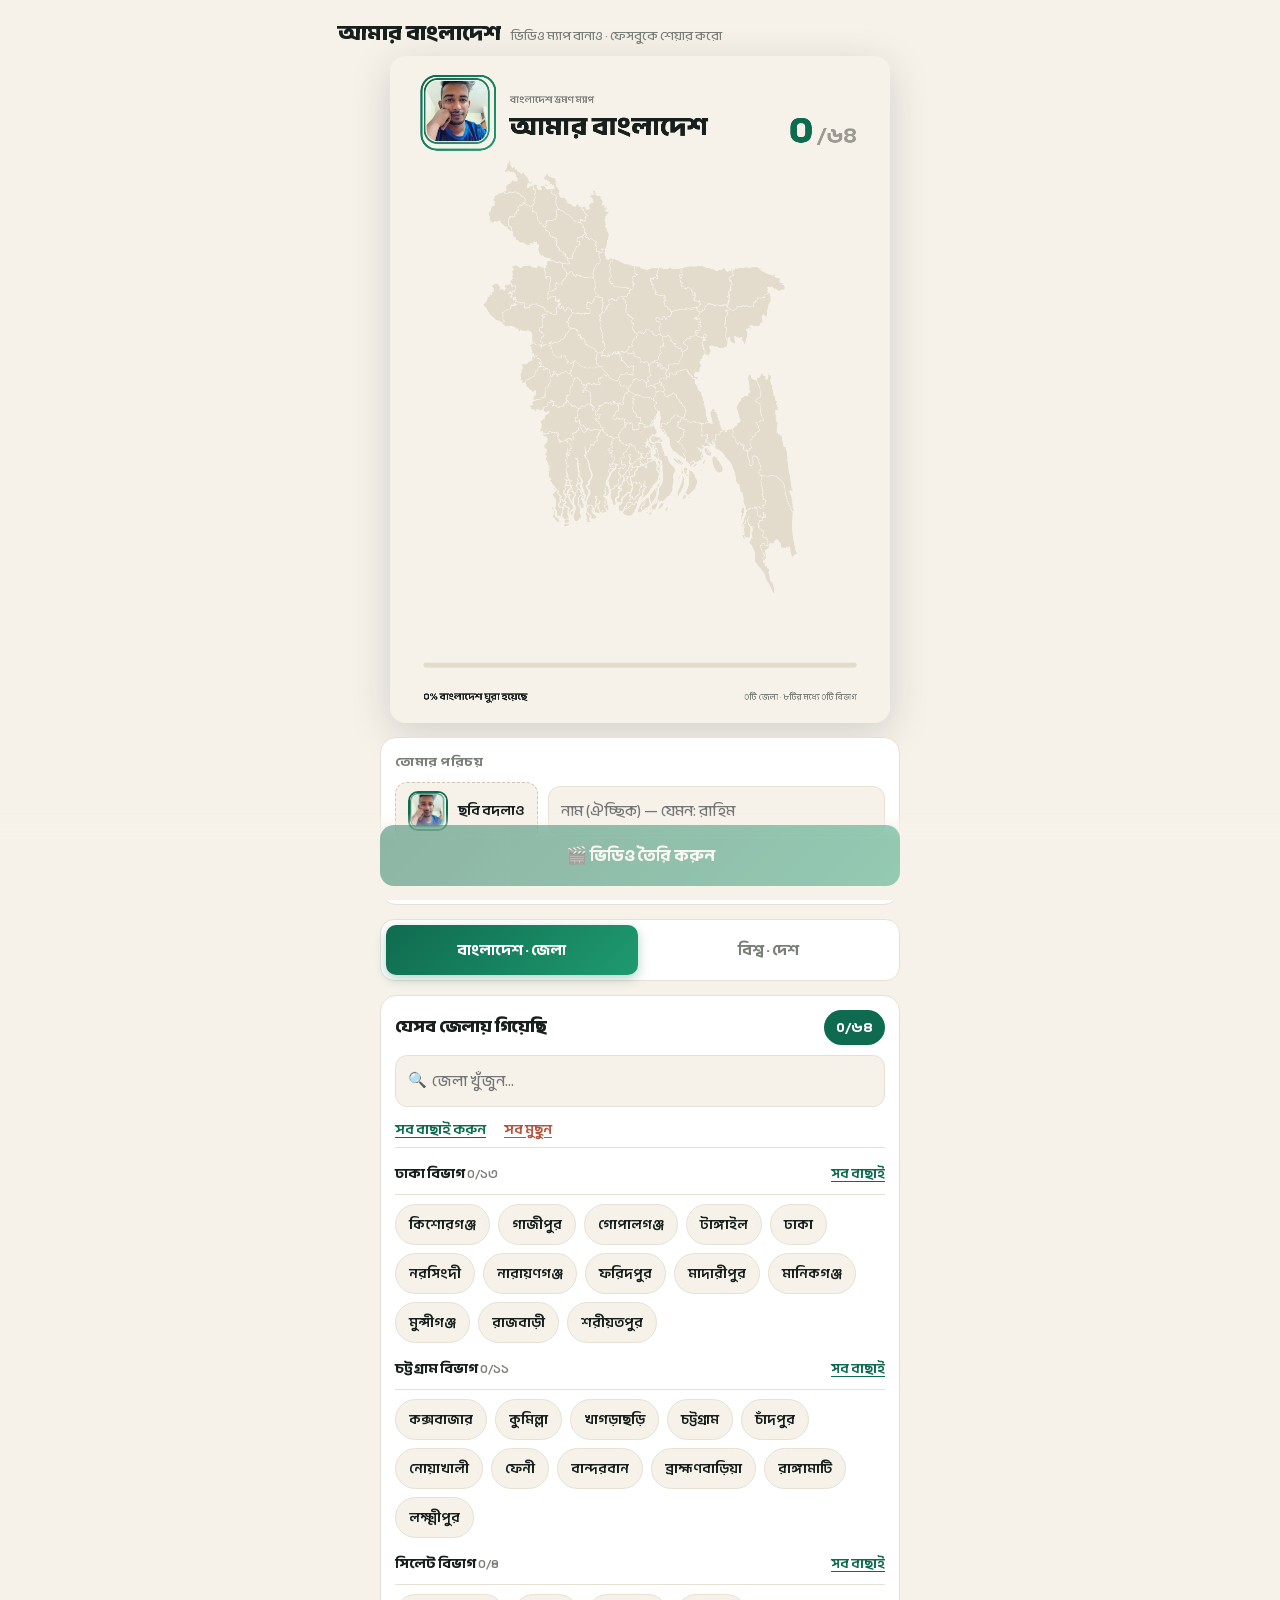
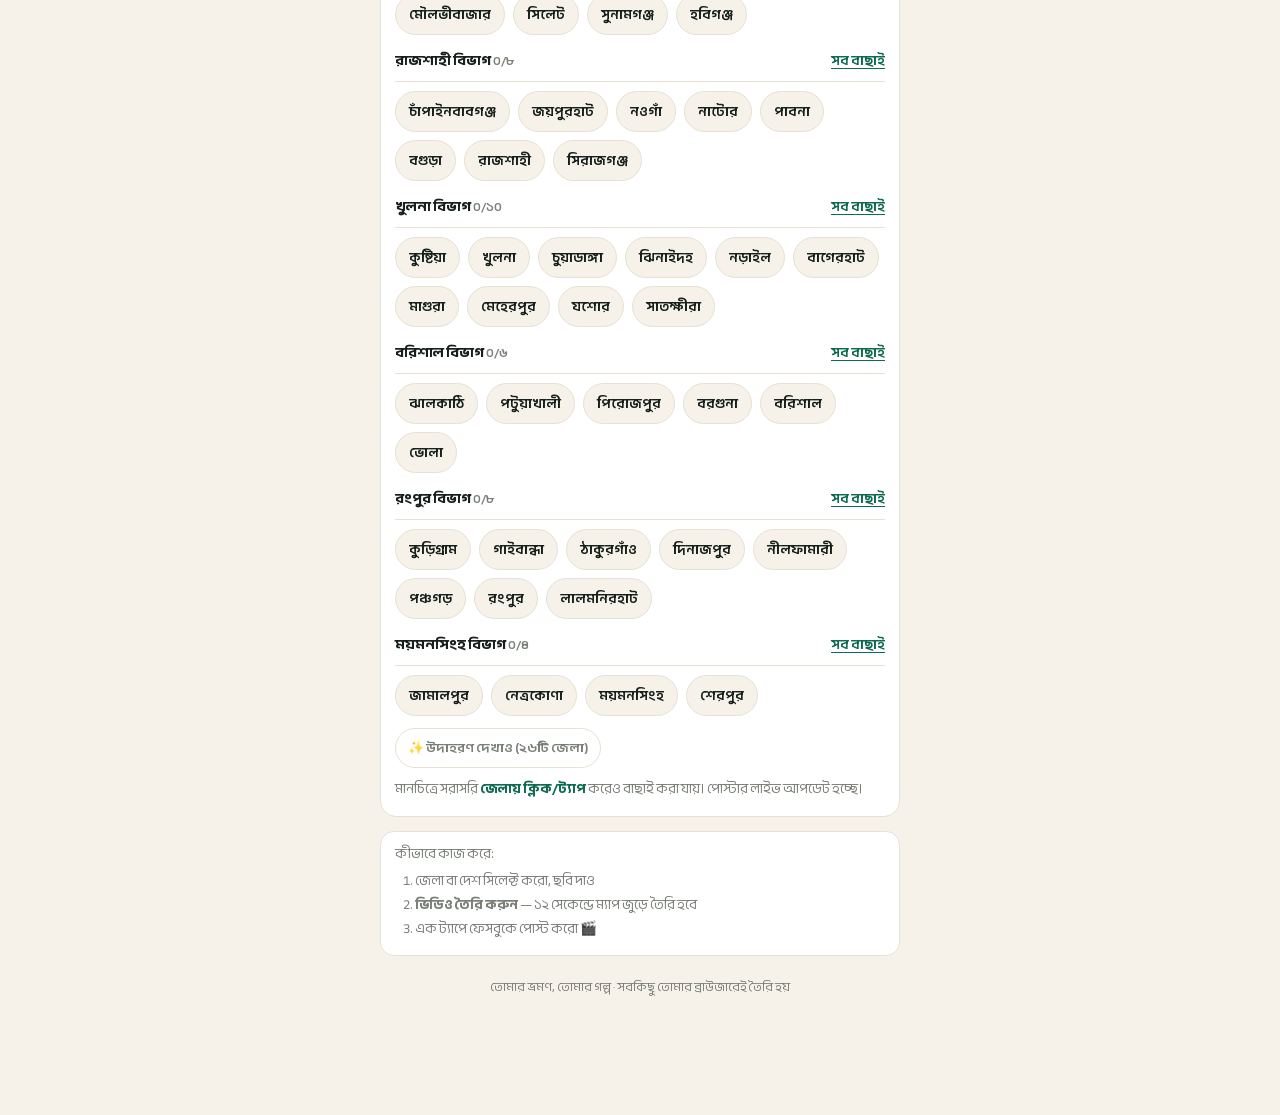
==== site/index.html @ 7949d58c "Add site, world dataset, tests and Cloudflare deploy config - site/: district (64) + country (179) p" ====
<!DOCTYPE html>
<html lang="bn">
<head>
<meta charset="utf-8">
<meta name="viewport" content="width=device-width,initial-scale=1,viewport-fit=cover">
<title>আমার বাংলাদেশ — ভিডিও ম্যাপ বানান</title>
<meta name="description" content="তোমার ঘুরা জেলাগুলো দিয়ে বানাও একটি অ্যানিমেটেড ভিডিও ম্যাপ — এক ট্যাপে ফেসবুকে শেয়ার করো। দেশ ধরেও বানানো যায়!">
<meta property="og:title" content="আমার বাংলাদেশ — ভিডিও ম্যাপ">
<meta property="og:description" content="তোমার ঘুরা জেলাগুলো দিয়ে অ্যানিমেটেড ভিডিও ম্যাপ বানান।">
<!-- Deploy-এর পর এখানে absolute URL দিয়ে og:image যোগ করো (FB-তে লিংক প্রিভিউয়ের জন্য) -->
<link rel="stylesheet" href="fonts.css">
<style>
:root{--bg:#f6f2ea;--ink:#17201c;--muted:#7a7f78;--brand:#0f6b4f;--brand2:#1f9a70;--line:#e7e1d4;--dot:#f42a41}
*{box-sizing:border-box;-webkit-tap-highlight-color:transparent}
html,body{margin:0;background:var(--bg);color:var(--ink);font:16px/1.55 "Anek Bangla",system-ui,sans-serif}
body{min-height:100vh;display:flex;flex-direction:column;align-items:center;padding-bottom:110px}
.topbar{width:100%;max-width:640px;display:flex;align-items:baseline;gap:10px;padding:16px 18px 6px}
.topbar h1{margin:0;font-size:22px;font-weight:800}
.topbar span{font-size:13px;color:var(--muted);font-weight:500}
.poster{width:min(520px,100%);padding:0 10px}
canvas{width:100%;height:auto;display:block;border-radius:16px;box-shadow:0 10px 40px rgba(23,32,28,.16);background:var(--bg);touch-action:none}
.card{width:min(520px,100%);margin:14px 10px 0;background:#fff;border:1px solid var(--line);border-radius:16px;padding:14px 14px 16px}
.card h2{margin:0 0 10px;font-size:13px;font-weight:700;letter-spacing:.04em;color:var(--muted);text-transform:uppercase}
.row{display:flex;gap:10px;align-items:center;flex-wrap:wrap}
.photoBtn{display:flex;align-items:center;gap:10px;background:var(--bg);border:1px dashed #cfc7b4;border-radius:12px;padding:8px 12px;font:600 14px "Anek Bangla",sans-serif;color:var(--ink);cursor:pointer}
.photoBtn .thumb{width:40px;height:40px;border-radius:10px;object-fit:cover;background:#ddd;border:2px solid var(--brand)}
input[type=text]{flex:1;min-width:160px;font:500 15px "Anek Bangla",sans-serif;padding:10px 12px;border:1px solid var(--line);border-radius:12px;background:var(--bg);color:var(--ink);outline:none}
input[type=text]:focus{border-color:var(--brand)}
/* mode tabs */
.tabs{display:flex;width:min(520px,100%);margin:14px 10px 0;background:#fff;border:1px solid var(--line);border-radius:14px;padding:5px;gap:5px}
.tab{flex:1;border:0;background:transparent;border-radius:10px;padding:11px 8px;font:700 15px "Anek Bangla",sans-serif;color:var(--muted);cursor:pointer}
.tab.on{background:linear-gradient(135deg,var(--brand),var(--brand2));color:#fff;box-shadow:0 4px 12px rgba(15,107,79,.3)}
/* picker */
.pickHead{display:flex;align-items:center;justify-content:space-between;gap:10px}
.pickHead h3{margin:0;font-size:17px;font-weight:800}
.countBadge{background:var(--brand);color:#fff;border-radius:999px;padding:4px 12px;font:700 14px "Anek Bangla",sans-serif}
.searchWrap{position:relative;margin-top:10px}
.searchWrap .ic{position:absolute;left:13px;top:50%;transform:translateY(-50%);color:var(--muted);font-size:15px}
.searchWrap input{width:100%;padding:11px 12px 11px 36px;border:1px solid var(--line);border-radius:12px;background:var(--bg);font:500 15px "Anek Bangla",sans-serif;color:var(--ink);outline:none}
.searchWrap input:focus{border-color:var(--brand)}
.bulkRow{display:flex;gap:18px;margin-top:9px;padding-bottom:4px;border-bottom:1px solid var(--line)}
.bulkRow button{border:0;background:none;padding:0;font:600 14px "Anek Bangla",sans-serif;color:var(--brand);cursor:pointer;text-decoration:underline;text-underline-offset:3px}
.bulkRow button.danger{color:#b4553f}
.grp{margin-top:12px}
.grpHead{display:flex;align-items:baseline;justify-content:space-between;gap:8px;padding-bottom:7px;border-bottom:1px solid var(--line)}
.grpHead .gt{font:700 14.5px "Anek Bangla",sans-serif;color:var(--ink)}
.grpHead .gt small{color:var(--muted);font-weight:600}
.grpHead button{border:0;background:none;padding:0;font:600 13.5px "Anek Bangla",sans-serif;color:var(--brand);cursor:pointer;text-decoration:underline;text-underline-offset:3px}
.chips{display:flex;gap:8px;flex-wrap:wrap;margin-top:9px}
.chip{border:1px solid var(--line);background:var(--bg);color:var(--ink);font:600 13.5px "Anek Bangla",sans-serif;padding:7px 13px;border-radius:999px;cursor:pointer;display:inline-flex;align-items:center;gap:6px}
.chip.on{background:var(--brand);border-color:var(--brand);color:#fff}
.chip .tick{display:none;font-size:11px}
.chip.on .tick{display:inline}
.ghost{border:1px solid var(--line);background:transparent;color:var(--muted);font:600 13px "Anek Bangla",sans-serif;padding:7px 12px;border-radius:999px;cursor:pointer}
.hint{font-size:13.5px;color:var(--muted);margin:11px 0 0}
.hint b{color:var(--brand)}
.howto{width:min(520px,100%);margin:14px 10px 0;font-size:13.5px;color:var(--muted);background:#fff;border:1px solid var(--line);border-radius:14px;padding:12px 14px}
.howto ol{margin:6px 0 0;padding-left:20px}
.howto li{margin:3px 0}
.ctaWrap{position:fixed;left:0;right:0;bottom:0;padding:12px 14px calc(14px + env(safe-area-inset-bottom));background:linear-gradient(transparent, var(--bg) 30%);display:flex;justify-content:center}
.cta{width:min(520px,100%);border:0;border-radius:14px;background:linear-gradient(135deg,var(--brand),var(--brand2));color:#fff;font:700 17px "Anek Bangla",sans-serif;padding:15px 18px;cursor:pointer;box-shadow:0 8px 24px rgba(15,107,79,.35);display:flex;align-items:center;justify-content:center;gap:8px}
.cta:disabled{opacity:.45;box-shadow:none;cursor:not-allowed}
.badge{display:inline-flex;align-items:center;gap:6px;background:var(--bg);border:1px solid var(--line);border-radius:999px;padding:5px 12px;font:700 13px "Anek Bangla",sans-serif;color:var(--brand)}
.hidden{display:none}
footer.site{margin:22px 10px 8px;font-size:12.5px;color:var(--muted);text-align:center}
</style>
</head>
<body>
<div class="topbar">
  <h1>আমার বাংলাদেশ</h1>
  <span>ভিডিও ম্যাপ বানাও · ফেসবুকে শেয়ার করো</span>
</div>

<div class="poster"><canvas id="cv" width="1200" height="1600"></canvas></div>

<div class="card">
  <h2>তোমার পরিচয়</h2>
  <div class="row">
    <button class="photoBtn" id="photoBtn" type="button">
      <img class="thumb" id="thumb" alt="" src="profile.jpg">
      <span>ছবি বদলাও</span>
    </button>
    <input type="text" id="nameIn" maxlength="24" placeholder="নাম (ঐচ্ছিক) — যেমন: রাহিম">
  </div>
  <div class="row" style="margin-top:12px">
    <span class="badge" id="statBadge">০/৬৪ জেলা · ০%</span>
  </div>
  <input type="file" id="photoIn" accept="image/*" class="hidden">
</div>

<div class="tabs" role="tablist">
  <button class="tab on" id="tabBd" type="button">বাংলাদেশ · জেলা</button>
  <button class="tab" id="tabW" type="button">বিশ্ব · দেশ</button>
</div>

<!-- ===== জেলা picker ===== -->
<div class="card" id="cardBd">
  <div class="pickHead">
    <h3>যেসব জেলায় গিয়েছি</h3>
    <span class="countBadge" id="bdCount">০/৬৪</span>
  </div>
  <div class="searchWrap">
    <span class="ic">🔍</span>
    <input type="text" id="bdSearch" placeholder="জেলা খুঁজুন..." autocomplete="off">
  </div>
  <div class="bulkRow">
    <button id="bdAll" type="button">সব বাছাই করুন</button>
    <button id="bdNone" class="danger" type="button">সব মুছুন</button>
  </div>
  <div id="bdGroups"></div>
  <div class="row" style="margin-top:12px">
    <button class="ghost" id="demoBtn" type="button">✨ উদাহরণ দেখাও (২৬টি জেলা)</button>
  </div>
  <p class="hint">মানচিত্রে সরাসরি <b>জেলায় ক্লিক/ট্যাপ</b> করেও বাছাই করা যায়। পোস্টার লাইভ আপডেট হচ্ছে।</p>
</div>

<!-- ===== দেশ picker ===== -->
<div class="card hidden" id="cardW">
  <div class="pickHead">
    <h3>কোন কোন দেশ ঘুরেছ?</h3>
    <span class="countBadge" id="wCount">০/১৭৯</span>
  </div>
  <div class="searchWrap">
    <span class="ic">🔍</span>
    <input type="text" id="wSearch" placeholder="দেশ খুঁজুন..." autocomplete="off">
  </div>
  <div class="bulkRow">
    <button id="wAll" type="button">সব বাছাই করুন</button>
    <button id="wNone" class="danger" type="button">সব মুছুন</button>
  </div>
  <div class="chips" id="wChips" style="max-height:420px;overflow:auto;padding-top:4px"></div>
  <div class="row" style="margin-top:12px">
    <button class="ghost" id="demoWBtn" type="button">✨ উদাহরণ (১৪টি দেশ)</button>
  </div>
  <p class="hint">মানচিত্রে <b>দেশে ক্লিক/ট্যাপ</b> করেও বাছাই করা যায় — ঠিক জেলার মতোই।</p>
</div>

<div class="howto">
  কীভাবে কাজ করে:
  <ol>
    <li>জেলা বা দেশ সিলেক্ট করো, ছবি দাও</li>
    <li><b>ভিডিও তৈরি করুন</b> — ১২ সেকেন্ডে ম্যাপ জুড়ে তৈরি হবে</li>
    <li>এক ট্যাপে ফেসবুকে পোস্ট করো 🎬</li>
  </ol>
</div>

<div class="ctaWrap">
  <button class="cta" id="goBtn" disabled>🎬 ভিডিও তৈরি করুন</button>
</div>

<footer class="site">তোমার ভ্রমণ, তোমার গল্প · সবকিছু তোমার ব্রাউজারেই তৈরি হয়</footer>

<script src="bd_data.js"></script>
<script src="world_data.js"></script>
<script src="map.js"></script>
<script>
"use strict";
const KEY = "mb_cfg";
const DEMO = ["Gazipur","Narsingdi","Munshiganj","Narayanganj","Shariatpur","Tangail",
  "Kishorganj","Mymensingh","Habiganj","Moulvibazar","Sunamganj","Sylhet",
  "Brahmanbaria","Chandpur","Cumilla","Feni","Noakhali","Lakshmipur",
  "Chattogram","Khagrachhari","Rangamati","Bandarban","Cox's Bazar",
  "Patuakhali","Barishal","Bhola"];
const DEMO_W = ["India","Nepal","Bhutan","China","Myanmar","Thailand","Malaysia",
  "Indonesia","United Arab Emirates","Saudi Arabia","Turkey","Egypt",
  "United Kingdom","France"];
const DIVS = ["Dhaka","Chattogram","Sylhet","Rajshahi","Khulna","Barishal","Rangpur","Mymensingh"];
const DV_BN = {Dhaka:"ঢাকা",Chattogram:"চট্টগ্রাম",Sylhet:"সিলেট",Rajshahi:"রাজশাহী",
  Khulna:"খুলনা",Barishal:"বরিশাল",Rangpur:"রংপুর",Mymensingh:"ময়মনসিংহ"};
const SEL = DIVS.reduce((o,d) => (o[d] = DATA.f.filter(f => f.dv === d).map(f => f.n), o), {});

function loadCfg(){
  try { const c = JSON.parse(localStorage.getItem(KEY)); if (c && Array.isArray(c.sel)) return c; } catch (e) {}
  return { sel: [], wsel: [], name: "", photo: "", mode: "bd" };
}
function saveCfg(){ try { localStorage.setItem(KEY, JSON.stringify(cfg)); } catch (e) {} }

const cfg = loadCfg();
cfg.sel = cfg.sel.filter(n => DATA.f.some(f => f.n === n));
if (!Array.isArray(cfg.wsel)) cfg.wsel = [];
cfg.wsel = cfg.wsel.filter(n => WORLD.f.some(f => f.n === n));
let mode = cfg.mode === "w" ? "w" : "bd";

const cv = document.getElementById("cv");

/* engines — one per dataset, active one drawn */
function makeEngines(){
  const bd = MAP.build(cv, { selected: cfg.sel, data: DATA, bn: BN, denom: 64 });
  const w = MAP.build(cv, {
    selected: cfg.wsel, data: WORLD, bn: WORLD_BN, denom: WORLD.f.length,
    sub: "বিশ্ব ভ্রমণ ম্যাপ",
    footL: st => `${MAP.bn(st.pct)}% পৃথিবী ঘুরা হয়েছে`,
    footR: st => `${MAP.bn(st.landed)}টি দেশ ঘুরেছ`,
  });
  return { bd, w };
}
let EN = { bd: null, w: null };
const eng = () => EN[mode];

/* name → possessive title, e.g. রাহিম → রাহিমের বাংলাদেশ */
function titleFromName(raw, m){
  const n = (raw || "").trim();
  const tail = m === "w" ? "বিশ্ব" : "বাংলাদেশ";
  if (!n) return "আমার " + tail;
  if (/র$/.test(n)) return n + " " + tail;
  if (/[অআইঈউঊএঐওৌািীুূেৈোৌ]$/.test(n)) return n + "র " + tail;
  return n + "ের " + tail;
}

/* photo */
const photoImg = new Image();
function applyPhoto(src){
  const set = () => { if (EN.bd) EN.bd.setPhoto(photoImg); if (EN.w) EN.w.setPhoto(photoImg); refresh(); };
  photoImg.onload = set;
  photoImg.onerror = set;
  photoImg.src = src || "profile.jpg";
}

function refresh(){
  const e = eng();
  if (!e) return;
  e.setSelection(mode === "bd" ? cfg.sel : cfg.wsel);
  e.setTitle(titleFromName(cfg.name, mode));
  e.seek(e.TL.dur);
  const st = e.stateAt(e.TL.dur);
  const isBd = mode === "bd";
  document.getElementById("statBadge").textContent = isBd
    ? `${MAP.bn(st.landed)}/${MAP.bn(64)} জেলা · ${MAP.bn(st.pct)}% · ${MAP.bn(st.divs)} বিভাগ`
    : `${MAP.bn(st.landed)}/${MAP.bn(WORLD.f.length)} দেশ · ${MAP.bn(st.pct)}% পৃথিবী`;
  document.getElementById("bdCount").textContent = `${MAP.bn(cfg.sel.length)}/${MAP.bn(64)}`;
  document.getElementById("wCount").textContent = `${MAP.bn(cfg.wsel.length)}/${MAP.bn(WORLD.f.length)}`;
  const go = document.getElementById("goBtn");
  go.disabled = st.total === 0;
  go.textContent = st.total
    ? `🎬 ${MAP.bn(st.total)}টি ${isBd ? "জেলা" : "দেশ"} দিয়ে ভিডিও তৈরি করুন`
    : "🎬 ভিডিও তৈরি করুন";
  document.querySelectorAll(".chip[data-bd]").forEach(ch => {
    ch.classList.toggle("on", cfg.sel.includes(ch.dataset.bd));
  });
  document.querySelectorAll(".chip[data-en]").forEach(ch => {
    const on = cfg.wsel.includes(ch.dataset.en);
    ch.classList.toggle("on", on);
  });
  document.querySelectorAll(".grp").forEach(g => {
    const head = g.querySelector(".gt");
    if (head && head.dataset.dv){
      const dv = head.dataset.dv;
      head.innerHTML = `${DV_BN[dv]} বিভাগ <small>${MAP.bn(cfg.sel.filter(n => SEL[dv].includes(n)).length)}/${MAP.bn(SEL[dv].length)}</small>`;
    }
  });
  saveCfg();
}

/* map interaction (works in both modes) */
function evPos(e){
  const r = cv.getBoundingClientRect();
  return [ (e.clientX - r.left) * (cv.width / r.width), (e.clientY - r.top) * (cv.height / r.height) ];
}
cv.addEventListener("pointerdown", e => {
  const [x, y] = evPos(e);
  const f = eng() && eng().hit(x, y);
  if (!f) return;
  if (mode === "bd"){
    const i = cfg.sel.indexOf(f);
    if (i >= 0) cfg.sel.splice(i, 1); else cfg.sel.push(f);
  } else {
    const i = cfg.wsel.indexOf(f);
    if (i >= 0) cfg.wsel.splice(i, 1); else cfg.wsel.push(f);
  }
  refresh();
});
cv.addEventListener("pointermove", e => {
  const [x, y] = evPos(e);
  cv.style.cursor = (eng() && eng().hit(x, y)) ? "pointer" : "default";
});

/* ---------- build district groups ---------- */
const groupsBox = document.getElementById("bdGroups");
DIVS.forEach(d => {
  const g = document.createElement("div");
  g.className = "grp"; g.dataset.grp = d;
  const head = document.createElement("div");
  head.className = "grpHead";
  head.innerHTML = `<span class="gt" data-dv="${d}"></span><button type="button" data-selall="${d}">সব বাছাই</button>`;
  const chips = document.createElement("div");
  chips.className = "chips";
  SEL[d].map(n => DATA.f.find(f => f.n === n))
       .sort((a, b) => (BN[a.n] || a.n).localeCompare(BN[b.n] || b.n, "bn"))
       .forEach(f => {
    const c = document.createElement("button");
    c.className = "chip"; c.type = "button"; c.dataset.bd = f.n;
    c.innerHTML = `<span class="tick">✓</span>${BN[f.n] || f.n}`;
    c.onclick = () => {
      const i = cfg.sel.indexOf(f.n);
      if (i >= 0) cfg.sel.splice(i, 1); else cfg.sel.push(f.n);
      refresh();
    };
    chips.appendChild(c);
  });
  head.querySelector("[data-selall]").onclick = e => {
    const list = SEL[d];
    const all = list.every(n => cfg.sel.includes(n));
    for (const n of list){
      const i = cfg.sel.indexOf(n);
      if (all){ if (i >= 0) cfg.sel.splice(i, 1); } else if (i < 0) cfg.sel.push(n);
    }
    refresh();
  };
  g.appendChild(head); g.appendChild(chips);
  groupsBox.appendChild(g);
});

/* ---------- build country chips ---------- */
const wBox = document.getElementById("wChips");
[...WORLD.f].sort((a, b) => (WORLD_BN[a.n] || a.n).localeCompare(WORLD_BN[b.n] || b.n, "bn"))
 .forEach(f => {
  const c = document.createElement("button");
  c.className = "chip"; c.type = "button"; c.dataset.en = f.n; c.dataset.bn = WORLD_BN[f.n] || f.n;
  c.innerHTML = `<span class="tick">✓</span>${c.dataset.bn}`;
  c.onclick = () => {
    const i = cfg.wsel.indexOf(f.n);
    if (i >= 0) cfg.wsel.splice(i, 1); else cfg.wsel.push(f.n);
    refresh();
  };
  wBox.appendChild(c);
});

/* ---------- search filters ---------- */
function wireSearch(inputId, root){
  document.getElementById(inputId).addEventListener("input", e => {
    const q = e.target.value.trim().toLowerCase();
    root.querySelectorAll(".chip").forEach(ch => {
      const txt = ch.textContent.toLowerCase();
      ch.classList.toggle("hidden", q && !txt.includes(q));
    });
    if (root === groupsBox){
      root.querySelectorAll(".grp").forEach(g => {
        const any = [...g.querySelectorAll(".chip")].some(c => !c.classList.contains("hidden"));
        g.classList.toggle("hidden", !any);
      });
    }
  });
}
wireSearch("bdSearch", groupsBox);
wireSearch("wSearch", wBox);

/* ---------- bulk actions ---------- */
document.getElementById("bdAll").onclick = () => { cfg.sel = [...new Set([...cfg.sel, ...DATA.f.map(f => f.n)])]; refresh(); };
document.getElementById("bdNone").onclick = () => { cfg.sel = []; refresh(); };
document.getElementById("wAll").onclick = () => { cfg.wsel = WORLD.f.map(f => f.n); refresh(); };
document.getElementById("wNone").onclick = () => { cfg.wsel = []; refresh(); };
document.getElementById("demoBtn").onclick = () => { cfg.sel = [...DEMO]; refresh(); };
document.getElementById("demoWBtn").onclick = () => { cfg.wsel = [...DEMO_W]; refresh(); };

/* ---------- tabs ---------- */
function setMode(m){
  mode = m; cfg.mode = m; saveCfg();
  document.getElementById("tabBd").classList.toggle("on", m === "bd");
  document.getElementById("tabW").classList.toggle("on", m === "w");
  document.getElementById("cardBd").classList.toggle("hidden", m !== "bd");
  document.getElementById("cardW").classList.toggle("hidden", m === "bd");
  refresh();
}
document.getElementById("tabBd").onclick = () => setMode("bd");
document.getElementById("tabW").onclick = () => setMode("w");

/* ---------- name / photo ---------- */
const nameIn = document.getElementById("nameIn");
nameIn.value = cfg.name || "";
nameIn.oninput = () => { cfg.name = nameIn.value; refresh(); };
document.getElementById("photoBtn").onclick = () => document.getElementById("photoIn").click();
document.getElementById("photoIn").onchange = e => {
  const file = e.target.files && e.target.files[0];
  if (!file) return;
  const img = new Image();
  img.onload = () => {
    const S = 512;
    const k = Math.min(S / img.width, S / img.height, 1);
    const c2 = document.createElement("canvas");
    c2.width = Math.round(img.width * k); c2.height = Math.round(img.height * k);
    c2.getContext("2d").drawImage(img, 0, 0, c2.width, c2.height);
    cfg.photo = c2.toDataURL("image/jpeg", .86);
    applyPhoto(cfg.photo);
    document.getElementById("thumb").src = cfg.photo;
    saveCfg();
    URL.revokeObjectURL(img.src);
  };
  img.src = URL.createObjectURL(file);
};
if (cfg.photo) document.getElementById("thumb").src = cfg.photo;

document.getElementById("goBtn").onclick = () => { location.href = "video.html"; };

/* boot */
(async () => {
  await MAP.fontsReady();
  EN = makeEngines();
  applyPhoto(cfg.photo || "");
  setMode(mode);
  window.__READY = 1;
})();
</script>
</body>
</html>
---- site/fonts.css ----
/* Anek Bangla — self-hosted, embedded so the site works from file:// too */
@font-face{font-family:'Anek Bangla';font-style:normal;font-weight:400 800;font-stretch:100%;font-display:block;src:url("[data-uri]") format("woff2");unicode-range:U+0951-0952,U+0964-0965,U+0980-09FE,U+1CD0-1CD2,U+1CD5-1CD6,U+1CD8,U+1CE1,U+1CED,U+1CF2,U+1CF5-1CF6,U+1CF9,U+200C-200D,U+20B9,U+20CC,U+25CC,U+A8F1;}
@font-face{font-family:'Anek Bangla';font-style:normal;font-weight:400 800;font-stretch:100%;font-display:block;src:url("[data-uri]") format("woff2");unicode-range:U+0100-02BA,U+02BD-02C5,U+02C7-02CC,U+02CE-02D7,U+02DD-02FF,U+0304,U+0308,U+0329,U+1D00-1DBF,U+1E00-1E9F,U+1EF2-1EFF,U+2020,U+20A0-20AB,U+20AD-20C0,U+2113,U+2C60-2C7F,U+A720-A7FF;}
@font-face{font-family:'Anek Bangla';font-style:normal;font-weight:400 800;font-stretch:100%;font-display:block;src:url("[data-uri]") format("woff2");unicode-range:U+0000-00FF,U+0131,U+0152-0153,U+02BB-02BC,U+02C6,U+02DA,U+02DC,U+0304,U+0308,U+0329,U+2000-206F,U+20AC,U+2122,U+2191,U+2193,U+2212,U+2215,U+FEFF,U+FFFD;}
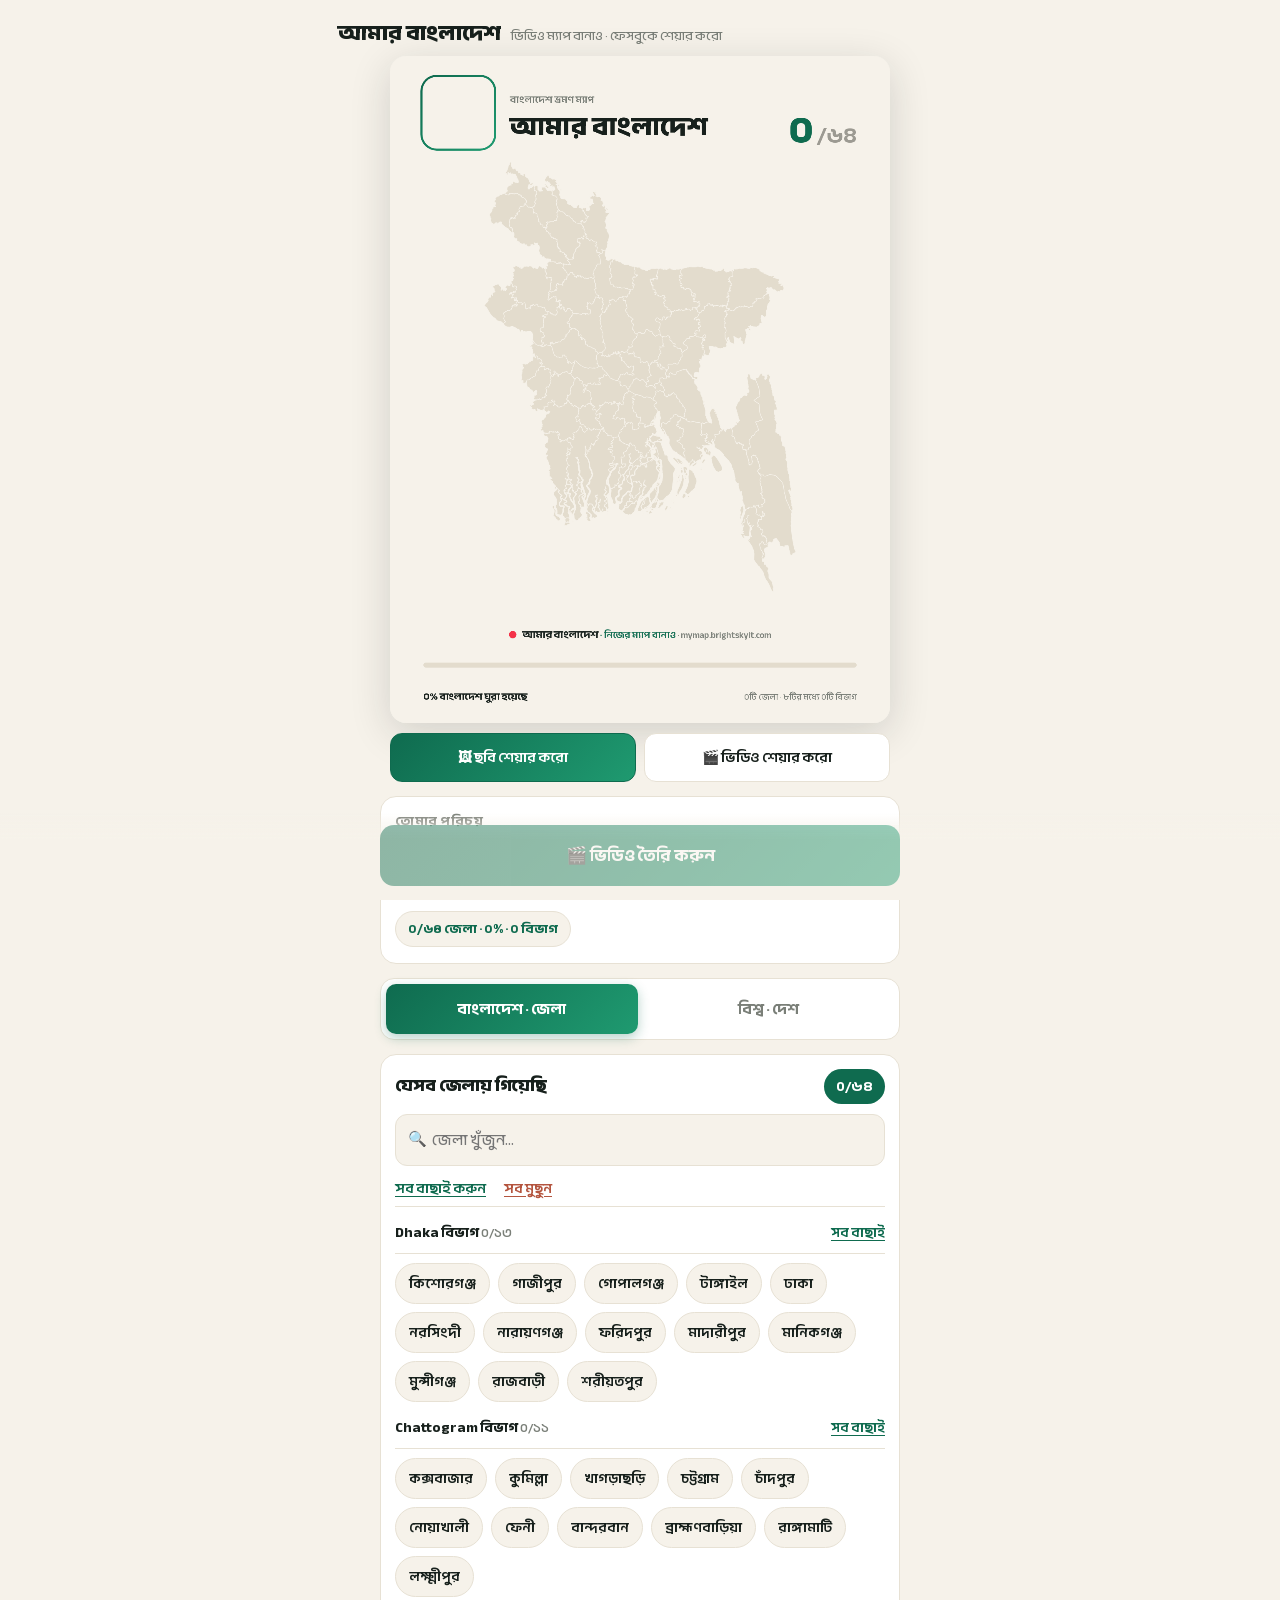
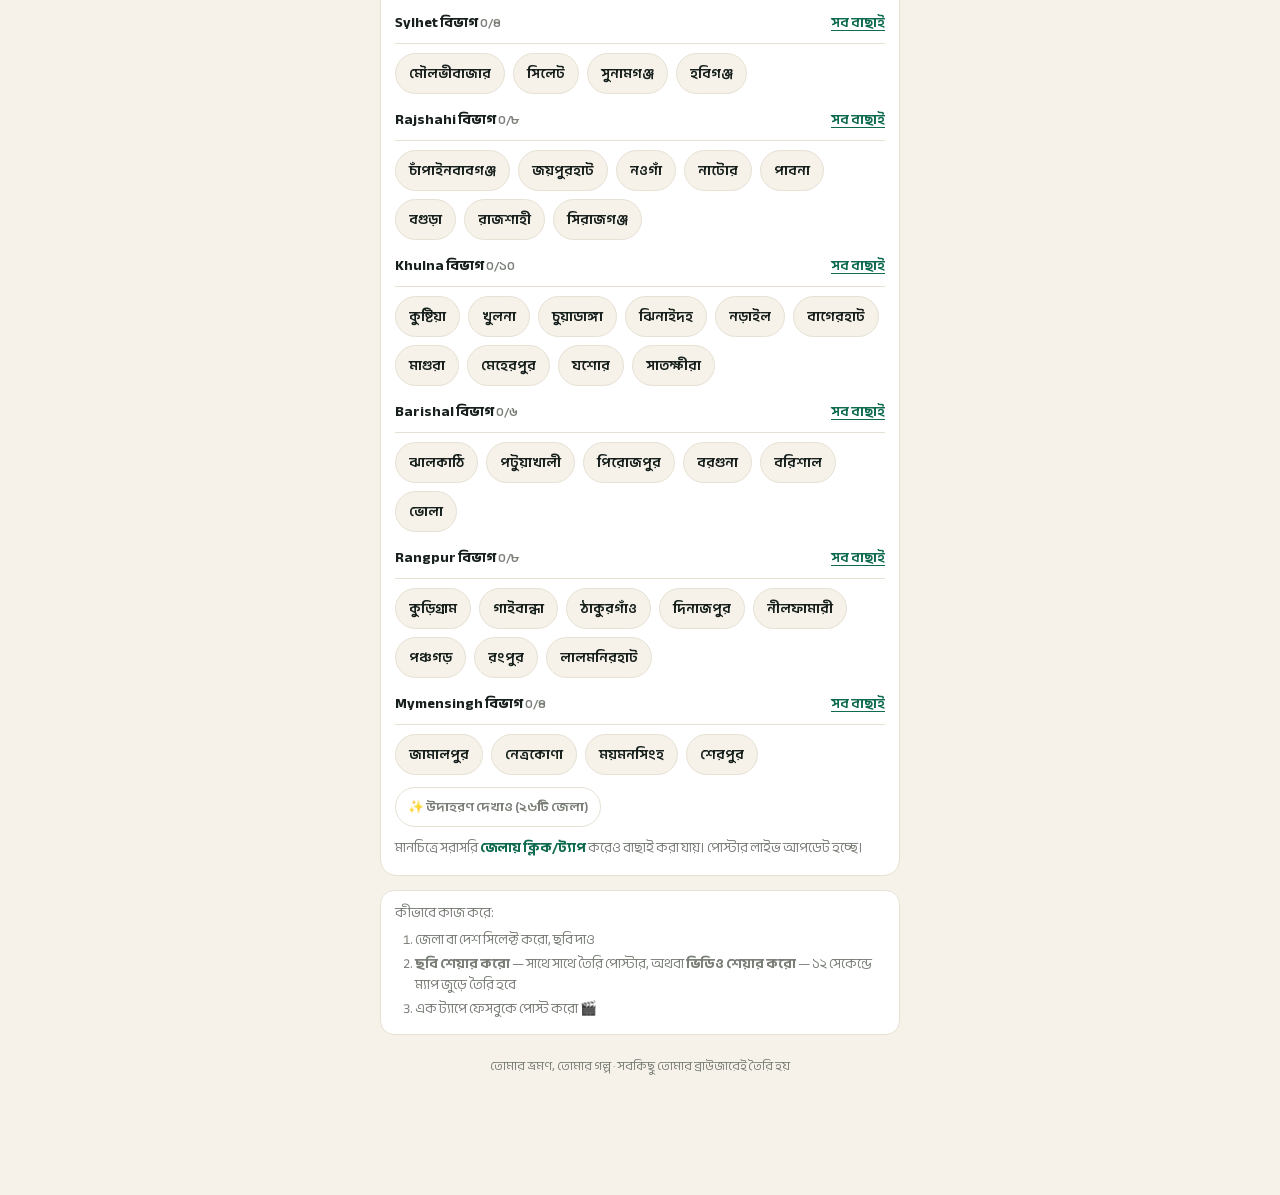
==== commit a2324d0b: "Fit the world map to the frame, add image share and a site watermark World map was rendering at 753p" ====
--- a/site/index.html
+++ b/site/index.html
@@ -8,6 +8,8 @@
 <meta property="og:title" content="আমার বাংলাদেশ — ভিডিও ম্যাপ">
 <meta property="og:description" content="তোমার ঘুরা জেলাগুলো দিয়ে অ্যানিমেটেড ভিডিও ম্যাপ বানান।">
 <!-- Deploy-এর পর এখানে absolute URL দিয়ে og:image যোগ করো (FB-তে লিংক প্রিভিউয়ের জন্য) -->
+<meta property="og:image" content="https://mymap.brightskyit.com/profile.jpg">
+<link rel="icon" href="data:image/svg+xml,<svg xmlns='http://www.w3.org/2000/svg' viewBox='0 0 32 32'><circle cx='16' cy='16' r='13' fill='%23f42a41'/></svg>">
 <link rel="stylesheet" href="fonts.css">
 <style>
 :root{--bg:#f6f2ea;--ink:#17201c;--muted:#7a7f78;--brand:#0f6b4f;--brand2:#1f9a70;--line:#e7e1d4;--dot:#f42a41}
@@ -19,11 +21,16 @@
 .topbar span{font-size:13px;color:var(--muted);font-weight:500}
 .poster{width:min(520px,100%);padding:0 10px}
 canvas{width:100%;height:auto;display:block;border-radius:16px;box-shadow:0 10px 40px rgba(23,32,28,.16);background:var(--bg);touch-action:none}
+.posterAct{display:flex;gap:8px;margin-top:10px}
+.posterAct button{flex:1;border:1px solid var(--line);background:#fff;border-radius:12px;padding:10px 8px;font:600 14px "Anek Bangla",sans-serif;color:var(--ink);cursor:pointer}
+.posterAct button.pri{background:linear-gradient(135deg,var(--brand),var(--brand2));border-color:var(--brand);color:#fff}
 .card{width:min(520px,100%);margin:14px 10px 0;background:#fff;border:1px solid var(--line);border-radius:16px;padding:14px 14px 16px}
 .card h2{margin:0 0 10px;font-size:13px;font-weight:700;letter-spacing:.04em;color:var(--muted);text-transform:uppercase}
 .row{display:flex;gap:10px;align-items:center;flex-wrap:wrap}
 .photoBtn{display:flex;align-items:center;gap:10px;background:var(--bg);border:1px dashed #cfc7b4;border-radius:12px;padding:8px 12px;font:600 14px "Anek Bangla",sans-serif;color:var(--ink);cursor:pointer}
 .photoBtn .thumb{width:40px;height:40px;border-radius:10px;object-fit:cover;background:#ddd;border:2px solid var(--brand)}
+.photoBtn .ph{width:40px;height:40px;border-radius:10px;display:grid;place-items:center;background:var(--bg);border:2px dashed var(--brand);font-size:19px}
+.photoBtn .ph[hidden]{display:none}
 input[type=text]{flex:1;min-width:160px;font:500 15px "Anek Bangla",sans-serif;padding:10px 12px;border:1px solid var(--line);border-radius:12px;background:var(--bg);color:var(--ink);outline:none}
 input[type=text]:focus{border-color:var(--brand)}
 /* mode tabs */
@@ -63,6 +70,16 @@
 .badge{display:inline-flex;align-items:center;gap:6px;background:var(--bg);border:1px solid var(--line);border-radius:999px;padding:5px 12px;font:700 13px "Anek Bangla",sans-serif;color:var(--brand)}
 .hidden{display:none}
 footer.site{margin:22px 10px 8px;font-size:12.5px;color:var(--muted);text-align:center}
+.toast{position:fixed;left:50%;bottom:26px;transform:translateX(-50%) translateY(20px);background:#17201c;color:#fff;font:600 14px "Anek Bangla",sans-serif;padding:11px 18px;border-radius:99px;opacity:0;pointer-events:none;transition:.25s;z-index:40;max-width:90vw;text-align:center}
+.toast.show{opacity:1;transform:translateX(-50%) translateY(0)}
+.modal{position:fixed;inset:0;background:rgba(15,20,18,.55);display:none;align-items:flex-end;justify-content:center;z-index:50}
+.modal.show{display:flex}
+.sheet{background:#fff;width:min(520px,100%);border-radius:20px 20px 0 0;padding:20px 18px calc(24px + env(safe-area-inset-bottom));max-height:86vh;overflow:auto}
+.sheet h2{margin:0 0 4px;font-size:18px}
+.sheet ol{padding-left:22px;margin:12px 0}
+.sheet li{margin:8px 0;font-size:15px}
+.sheet .close{width:100%;margin-top:8px;border:0;border-radius:12px;background:var(--brand);color:#fff;font:700 15px "Anek Bangla",sans-serif;padding:14px;cursor:pointer}
+img.thumb[hidden]{display:none}
 </style>
 </head>
 <body>
@@ -71,14 +88,21 @@
   <span>ভিডিও ম্যাপ বানাও · ফেসবুকে শেয়ার করো</span>
 </div>
 
-<div class="poster"><canvas id="cv" width="1200" height="1600"></canvas></div>
+<div class="poster">
+  <canvas id="cv" width="1200" height="1600"></canvas>
+  <div class="posterAct">
+    <button class="pri" id="shImg" type="button">🖼 ছবি শেয়ার করো</button>
+    <button id="shVid" type="button">🎬 ভিডিও শেয়ার করো</button>
+  </div>
+</div>
 
 <div class="card">
   <h2>তোমার পরিচয়</h2>
   <div class="row">
     <button class="photoBtn" id="photoBtn" type="button">
-      <img class="thumb" id="thumb" alt="" src="profile.jpg">
-      <span>ছবি বদলাও</span>
+      <img class="thumb" id="thumb" alt="" hidden>
+      <span class="ph" id="thumbPh">📷</span>
+      <span id="photoLbl">📷 ছবি যোগ করো (ঐচ্ছিক)</span>
     </button>
     <input type="text" id="nameIn" maxlength="24" placeholder="নাম (ঐচ্ছিক) — যেমন: রাহিম">
   </div>
@@ -128,10 +152,11 @@
     <button id="wAll" type="button">সব বাছাই করুন</button>
     <button id="wNone" class="danger" type="button">সব মুছুন</button>
   </div>
-  <div class="chips" id="wChips" style="max-height:420px;overflow:auto;padding-top:4px"></div>
+  <div id="wGroups"></div>
   <div class="row" style="margin-top:12px">
     <button class="ghost" id="demoWBtn" type="button">✨ উদাহরণ (১৪টি দেশ)</button>
   </div>
+  <div id="wGroups"></div>
   <p class="hint">মানচিত্রে <b>দেশে ক্লিক/ট্যাপ</b> করেও বাছাই করা যায় — ঠিক জেলার মতোই।</p>
 </div>
 
@@ -139,7 +164,7 @@
   কীভাবে কাজ করে:
   <ol>
     <li>জেলা বা দেশ সিলেক্ট করো, ছবি দাও</li>
-    <li><b>ভিডিও তৈরি করুন</b> — ১২ সেকেন্ডে ম্যাপ জুড়ে তৈরি হবে</li>
+    <li><b>ছবি শেয়ার করো</b> — সাথে সাথে তৈরি পোস্টার, অথবা <b>ভিডিও শেয়ার করো</b> — ১২ সেকেন্ডে ম্যাপ জুড়ে তৈরি হবে</li>
     <li>এক ট্যাপে ফেসবুকে পোস্ট করো 🎬</li>
   </ol>
 </div>
@@ -149,6 +174,21 @@
 </div>
 
 <footer class="site">তোমার ভ্রমণ, তোমার গল্প · সবকিছু তোমার ব্রাউজারেই তৈরি হয়</footer>
+
+<div class="modal" id="modal">
+  <div class="sheet">
+    <h2>এবার ফেসবুকে পোস্ট করো</h2>
+    <div style="font-size:14px;color:var(--muted)">ফাইলটি ডাউনলোড হয়ে গেছে, ক্যাপশনও কপি হয়ে গেছে। ৩টি ধাপ:</div>
+    <ol>
+      <li>ফেসবুকে <b>What's on your mind?</b> লেখায় ক্লিক করো</li>
+      <li>📎 আইকন থেকে <b>ছবি/ভিডিও</b> ফাইলটি বেছে নাও (ডাউনলোড ফোল্ডারে আছে)</li>
+      <li>ক্যাপশন পেস্ট করো → <b>পোস্ট</b> চাপো ✅</li>
+    </ol>
+    <button class="close" id="modalClose">বুঝেছি ✓</button>
+  </div>
+</div>
+
+<div class="toast" id="toast"></div>
 
 <script src="bd_data.js"></script>
 <script src="world_data.js"></script>
@@ -168,6 +208,9 @@
 const DV_BN = {Dhaka:"ঢাকা",Chattogram:"চট্টগ্রাম",Sylhet:"সিলেট",Rajshahi:"রাজশাহী",
   Khulna:"খুলনা",Barishal:"বরিশাল",Rangpur:"রংপুর",Mymensingh:"ময়মনসিংহ"};
 const SEL = DIVS.reduce((o,d) => (o[d] = DATA.f.filter(f => f.dv === d).map(f => f.n), o), {});
+/* continent order for the country picker (smallest last) */
+const CONT_ORDER = ["এশিয়া","ইউরোপ","আফ্রিকা","উত্তর আমেরিকা","দক্ষিণ আমেরিকা","ওশেনিয়া"];
+const SEL_W = CONT_ORDER.reduce((o,c) => (o[c] = WORLD.f.filter(f => f.ct === c).map(f => f.n), o), {});
 
 function loadCfg(){
   try { const c = JSON.parse(localStorage.getItem(KEY)); if (c && Array.isArray(c.sel)) return c; } catch (e) {}
@@ -207,14 +250,24 @@
   return n + "ের " + tail;
 }
 
-/* photo */
+/* photo (optional — nothing personal is pre-loaded) */
 const photoImg = new Image();
+let photoSet = false, photoReady = false;
 function applyPhoto(src){
-  const set = () => { if (EN.bd) EN.bd.setPhoto(photoImg); if (EN.w) EN.w.setPhoto(photoImg); refresh(); };
-  photoImg.onload = set;
-  photoImg.onerror = set;
+  photoReady = false;
+  photoImg.onload = () => { photoReady = true; syncPhoto(); refresh(); };
+  photoImg.onerror = () => { photoReady = false; syncPhoto(); refresh(); };
   photoImg.src = src || "profile.jpg";
 }
+function syncPhoto(){
+  if (EN.bd) EN.bd.setPhoto(photoReady ? photoImg : null);
+  if (EN.w) EN.w.setPhoto(photoReady ? photoImg : null);
+}
+
+/* the poster canvas keeps its native 1200x1600 (the engine's coordinate space) and is
+   displayed at ~500 CSS px, so it is already ~2.4x device pixels on a phone. */
+document.getElementById("cv").width = MAP.W;
+document.getElementById("cv").height = MAP.H;
 
 function refresh(){
   const e = eng();
@@ -243,10 +296,12 @@
   });
   document.querySelectorAll(".grp").forEach(g => {
     const head = g.querySelector(".gt");
-    if (head && head.dataset.dv){
-      const dv = head.dataset.dv;
-      head.innerHTML = `${DV_BN[dv]} বিভাগ <small>${MAP.bn(cfg.sel.filter(n => SEL[dv].includes(n)).length)}/${MAP.bn(SEL[dv].length)}</small>`;
-    }
+    if (!head || !head.dataset.dv) return;
+    const dv = head.dataset.dv;
+    const list = SEL[dv] ? SEL[dv] : SEL_W[dv];
+    if (!list) return;
+    const mine = g.dataset.kind === "w" ? cfg.wsel : cfg.sel;
+    head.innerHTML = `${dv}${g.dataset.kind === "w" ? "" : " বিভাগ"} <small>${MAP.bn(list.filter(n => mine.includes(n)).length)}/${MAP.bn(list.length)}</small>`;
   });
   saveCfg();
 }
@@ -310,19 +365,39 @@
   groupsBox.appendChild(g);
 });
 
-/* ---------- build country chips ---------- */
-const wBox = document.getElementById("wChips");
-[...WORLD.f].sort((a, b) => (WORLD_BN[a.n] || a.n).localeCompare(WORLD_BN[b.n] || b.n, "bn"))
- .forEach(f => {
-  const c = document.createElement("button");
-  c.className = "chip"; c.type = "button"; c.dataset.en = f.n; c.dataset.bn = WORLD_BN[f.n] || f.n;
-  c.innerHTML = `<span class="tick">✓</span>${c.dataset.bn}`;
-  c.onclick = () => {
-    const i = cfg.wsel.indexOf(f.n);
-    if (i >= 0) cfg.wsel.splice(i, 1); else cfg.wsel.push(f.n);
+/* ---------- build country groups (by continent) ---------- */
+const wBox = document.getElementById("wGroups");
+const bnSort = (m) => (a, b) => (m[a.n] || a.n).localeCompare(m[b.n] || b.n, "bn");
+CONT_ORDER.forEach(ct => {
+  const g = document.createElement("div");
+  g.className = "grp"; g.dataset.kind = "w";
+  const head = document.createElement("div");
+  head.className = "grpHead";
+  head.innerHTML = `<span class="gt" data-dv="${ct}"></span><button type="button" data-selall="${ct}">সব বাছাই</button>`;
+  const chips = document.createElement("div");
+  chips.className = "chips";
+  WORLD.f.filter(f => f.ct === ct).sort(bnSort(WORLD_BN)).forEach(f => {
+    const c = document.createElement("button");
+    c.className = "chip"; c.type = "button"; c.dataset.en = f.n;
+    c.innerHTML = `<span class="tick">✓</span>${WORLD_BN[f.n] || f.n}`;
+    c.onclick = () => {
+      const i = cfg.wsel.indexOf(f.n);
+      if (i >= 0) cfg.wsel.splice(i, 1); else cfg.wsel.push(f.n);
+      refresh();
+    };
+    chips.appendChild(c);
+  });
+  head.querySelector("[data-selall]").onclick = () => {
+    const list = SEL_W[ct];
+    const all = list.every(n => cfg.wsel.includes(n));
+    for (const n of list){
+      const i = cfg.wsel.indexOf(n);
+      if (all){ if (i >= 0) cfg.wsel.splice(i, 1); } else if (i < 0) cfg.wsel.push(n);
+    }
     refresh();
   };
-  wBox.appendChild(c);
+  g.appendChild(head); g.appendChild(chips);
+  wBox.appendChild(g);
 });
 
 /* ---------- search filters ---------- */
@@ -333,7 +408,7 @@
       const txt = ch.textContent.toLowerCase();
       ch.classList.toggle("hidden", q && !txt.includes(q));
     });
-    if (root === groupsBox){
+    if (root === groupsBox || root === wBox){
       root.querySelectorAll(".grp").forEach(g => {
         const any = [...g.querySelectorAll(".chip")].some(c => !c.classList.contains("hidden"));
         g.classList.toggle("hidden", !any);
@@ -374,7 +449,7 @@
   if (!file) return;
   const img = new Image();
   img.onload = () => {
-    const S = 512;
+    const S = 720;
     const k = Math.min(S / img.width, S / img.height, 1);
     const c2 = document.createElement("canvas");
     c2.width = Math.round(img.width * k); c2.height = Math.round(img.height * k);
@@ -387,7 +462,67 @@
   };
   img.src = URL.createObjectURL(file);
 };
-if (cfg.photo) document.getElementById("thumb").src = cfg.photo;
+function syncPhotoBtn(){
+  const src = cfg.photo || (photoSet ? "profile.jpg" : "");
+  const th = document.getElementById("thumb");
+  th.hidden = !src;
+  if (src) th.src = src;
+  document.getElementById("thumbPh").hidden = !!src;
+  document.getElementById("photoLbl").textContent = src ? "ছবি বদলাও" : "📷 ছবি যোগ করো (ঐচ্ছিক)";
+}
+if (cfg.photo){ photoSet = true; applyPhoto(cfg.photo); }
+syncPhotoBtn();
+
+/* ---------- share straight from the home page (image or video) ---------- */
+const capFile = st => (mode === "bd"
+  ? `amar-bangladesh-${st.landed}-jela`
+  : `amar-bishwo-bhromon-${st.landed}-desh`);
+function homeCaption(){
+  const st = eng().stateAt(eng().TL.dur);
+  const url = location.origin + location.pathname.replace(/\/index\.html$/, "/");
+  let c = mode === "bd"
+    ? `বাংলাদেশ কতটুকু ঘুরেছ তুমি? 🇧🇩\nআমার ভ্রমণ ম্যাপে আছে ${MAP.bn(st.landed)}/${MAP.bn(64)} জেলা (${MAP.bn(st.pct)}% দেশ)।\n`
+    : `পৃথিবীর কতটুকু দেশ ঘুরেছ তুমি? 🌍\nআমার ভ্রমণ ম্যাপে আছে ${MAP.bn(st.landed)}/${MAP.bn(WORLD.f.length)} দেশ (${MAP.bn(st.pct)}% পৃথিবী)।\n`;
+  c += `তোমার নিজের ম্যাপ বানাতে 👉 ${MAP.SITE.host}\n`;
+  c += mode === "bd" ? "#আমারবাংলাদেশ #BangladeshTravel" : "#আমারবিশ্বভ্রমণ #WorldTravel";
+  return c;
+}
+function toastHome(msg){
+  const el = document.getElementById("toast");
+  el.textContent = msg; el.classList.add("show");
+  clearTimeout(el._t); el._t = setTimeout(() => el.classList.remove("show"), 3000);
+}
+function homeDownload(data, name, type){
+  const b = data instanceof Blob ? data : new Blob([data], { type });
+  const a = document.createElement("a");
+  a.href = URL.createObjectURL(b); a.download = name;
+  document.body.appendChild(a); a.click();
+  setTimeout(() => { URL.revokeObjectURL(a.href); a.remove(); }, 4000);
+}
+function posterBlob(){
+  return new Promise(res => { eng().seek(eng().TL.dur); cv.toBlob(res, "image/png"); });
+}
+async function shareFile(file, caption, title){
+  const canFile = navigator.canShare && navigator.canShare({ files: [file] });
+  if (canFile){
+    try { await navigator.share({ files: [file], text: caption, title }); return true; }
+    catch (e){ if (e && (e.name === "AbortError" || e.name === "NotAllowedError")) return true; }
+  }
+  homeDownload(file, file.name, file.type);
+  try { await navigator.clipboard.writeText(caption); } catch (e) {}
+  window.open("https://www.facebook.com/", "_blank", "noopener");
+  document.getElementById("modal").classList.add("show");
+  return false;
+}
+document.getElementById("shImg").onclick = async () => {
+  const b = await posterBlob();
+  if (!b) { toastHome("⚠ ছবি তৈরি হয়নি"); return; }
+  const f = new File([b], capFile(eng().stateAt(eng().TL.dur)) + ".png", { type: "image/png" });
+  toastHome(navigator.canShare && navigator.canShare({ files: [f] }) ? "🖼 শেয়ার শিট খুলছে..." : "⬇ ছবি নামছে + ক্যাপশন কপি হচ্ছে...");
+  await shareFile(f, homeCaption(), "আমার ভ্রমণ ম্যাপ");
+};
+document.getElementById("shVid").onclick = () => { location.href = "video.html"; };
+document.getElementById("modalClose").onclick = () => document.getElementById("modal").classList.remove("show");
 
 document.getElementById("goBtn").onclick = () => { location.href = "video.html"; };
 
@@ -395,7 +530,7 @@
 (async () => {
   await MAP.fontsReady();
   EN = makeEngines();
-  applyPhoto(cfg.photo || "");
+  syncPhoto();
   setMode(mode);
   window.__READY = 1;
 })();
